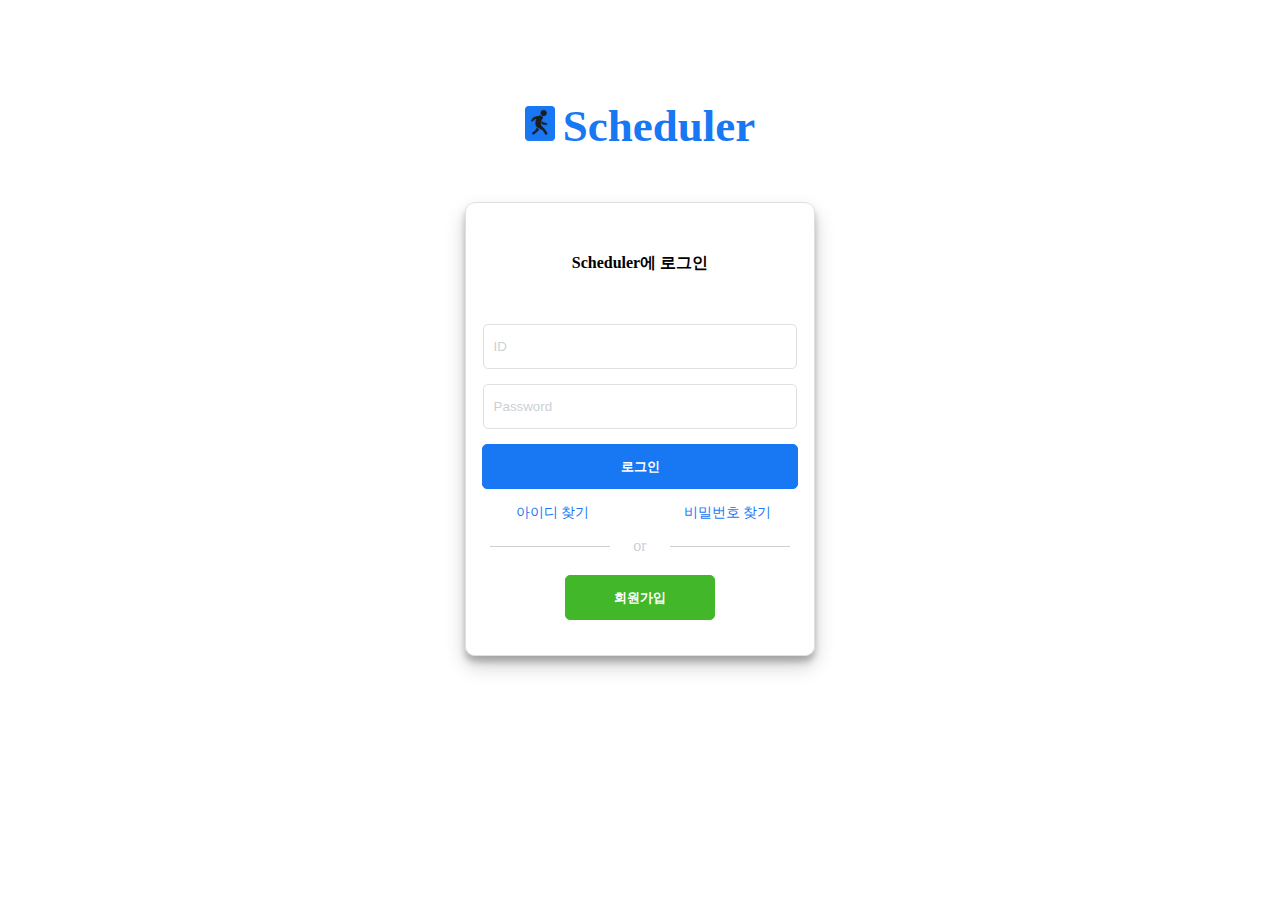
==== index.html @ a2eccea6 "프론트엔드 추가" ====
<!DOCTYPE html>
<html lang="kr">
<head>
    <meta charset="UTF-8">
    <meta name="viewport" content="width=device-width, initial-scale=1.0">
    <title>Scheduler</title>
    <link rel="stylesheet" href="./css/index.css">
    <link rel="icon" href="./images/logo.jpg">
</head>
<body>
    <main>
        <h1 class="logo">  
            <img src="./images/logo.jpg" alt="logo_icon" class="logo_img">
            <span>Scheduler</span>
        </h1>
        <form action="" class="login_form">
            <strong>Scheduler에 로그인</strong>
            <div class="login_input">
                <input type="text" name="" placeholder="ID" class="id_input" pattern="^[a-z0-9_]{0,20}$" required>
                <input type="password" name="" placeholder="Password" class="pw_input" required>
            </div>
            <button class="login_button" type="submit" onclick="return loginChk(event)">로그인</button>
            <div class="account_recovery">
                <a href="./html/find_user_id.html" class="find_id">아이디 찾기</a>
                <a href="./html/find_user_pw.html" class="find_pw">비밀번호 찾기</a>
            </div>
            <div class="divide_line">
                <span>or</span>
            </div>
            <button class="join_button" onclick="linkToJoin(event)">회원가입</button>
        </form>
    </main>
    <script src="./js/index.js"></script>
</body>
</html>
---- css/index.css ----
main {text-align: center;}
a {color: #1877F2; text-decoration: none;}
.logo {margin: auto; width: 350px; margin-top: 100px;}
.logo span {font-size: 45px; color: #1877F2; font-weight: bold;}
.logo_img {width: 30px; height: 35px;}

.login_form {width: 350px; margin: auto; border: 1px solid #DDDFE2; padding: 50px 15px 20px 15px; box-sizing: border-box; border-radius: 10px; margin-top: 50px; box-shadow: rgba(0, 0, 0, 0.19) 0px 10px 20px, rgba(0, 0, 0, 0.23) 0px 6px 6px;}
.login_form strong {display: block; margin-bottom: 50px;}

.login_input input {width: 99%;height: 45px; border-radius: 5px; border:1px solid #DDDFE2; padding-left: 10px; box-sizing: border-box;}
.login_input input::placeholder {color: #ccd0d5;}

.id_input {margin-bottom: 15px;}
.pw_input {margin-bottom: 15px;}

.login_button{width: 99.5%; height: 45px; border-radius: 5px; border: 1px solid #1877F2; color: #fff; background-color: #1877F2; font-weight: bold; margin-bottom: 15px; cursor: pointer;}

.account_recovery {display: flex; justify-content: space-between; font-size: 14px; width: 300px; margin-left: auto; margin-right: auto; margin-bottom: 15px;}

.join_button{width: 150px; height: 45px; border-radius: 5px; border: 1px solid #42B72A; color: #fff; background-color: #42B72A; font-weight: bold; margin-bottom: 15px; cursor: pointer;}

.divide_line {position: relative; margin-bottom: 20px; color: #ccd0d5; overflow: hidden; width: 300px; margin-left: auto; margin-right: auto;}
.divide_line span::after {position: absolute; left: 60%; background: #ccd0d5; content: ''; height: 1px; position: absolute; top: 50%; width: 9999px;}
.divide_line span::before {position: absolute; right: 60%; background: #ccd0d5; content: ''; height: 1px; position: absolute; top: 50%; width: 9999px;}

.find_id {display: inline-block; width: 125px;}
.find_pw {display: inline-block; width: 125px;}
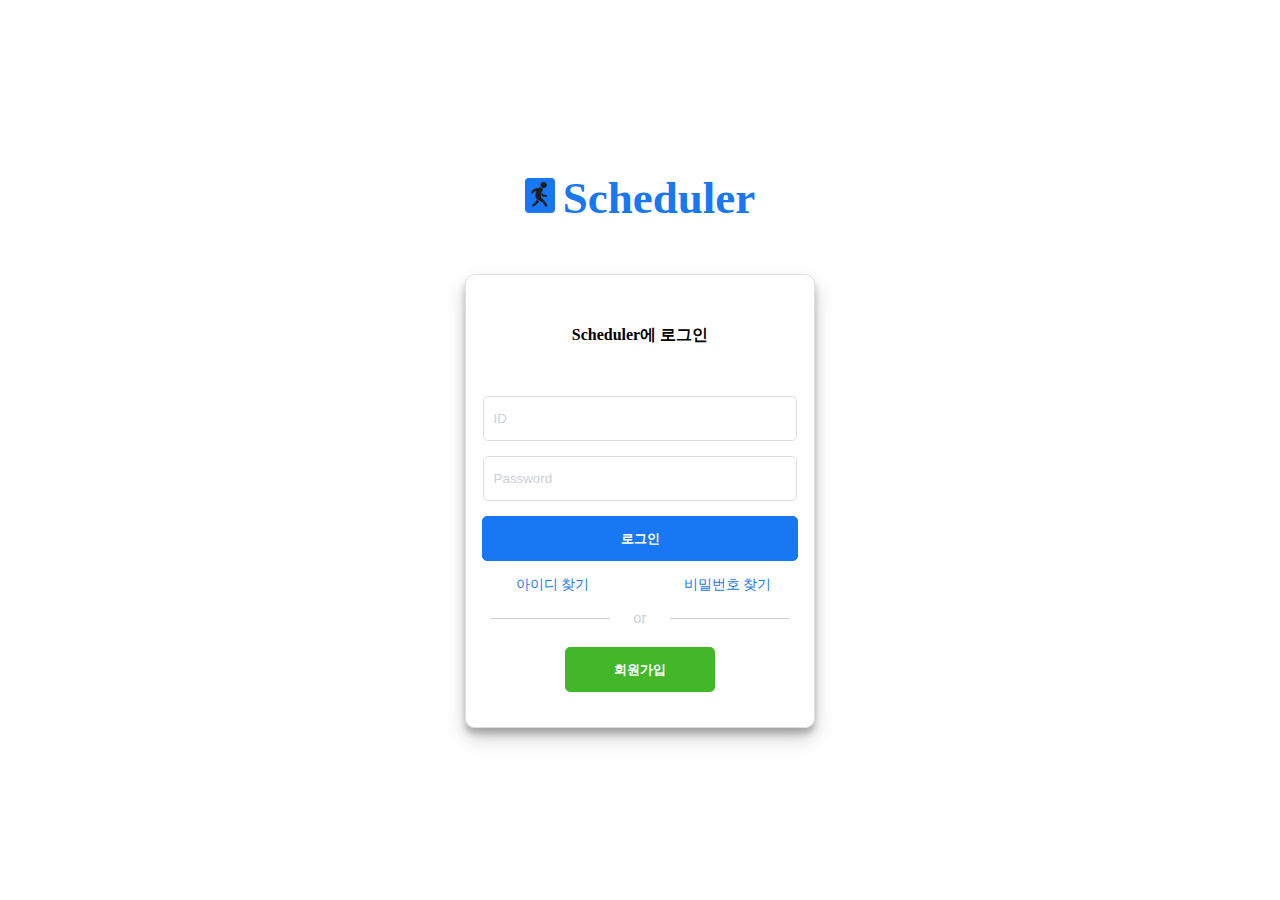
==== commit 4349d74f: "로그인로직구현" ====
--- a/index.html
+++ b/index.html
@@ -13,11 +13,11 @@
             <img src="./images/logo.jpg" alt="logo_icon" class="logo_img">
             <span>Scheduler</span>
         </h1>
-        <form action="" class="login_form">
+        <form action="./action/login_action.jsp" class="login_form">
             <strong>Scheduler에 로그인</strong>
             <div class="login_input">
-                <input type="text" name="" placeholder="ID" class="id_input" pattern="^[a-z0-9_]{0,20}$" required>
-                <input type="password" name="" placeholder="Password" class="pw_input" required>
+                <input type="text" name="account" placeholder="ID" class="id_input" pattern="^[a-z0-9_]{0,20}$" required>
+                <input type="password" name="password" placeholder="Password" class="pw_input" required>
             </div>
             <button class="login_button" type="submit" onclick="return loginChk(event)">로그인</button>
             <div class="account_recovery">
--- a/css/index.css
+++ b/css/index.css
@@ -1,6 +1,6 @@
-main {text-align: center;}
+main {text-align: center; position: absolute; left: 50%; top: 50%; transform: translate(-50%,-50%);}
 a {color: #1877F2; text-decoration: none;}
-.logo {margin: auto; width: 350px; margin-top: 100px;}
+.logo {margin: auto; width: 350px;}
 .logo span {font-size: 45px; color: #1877F2; font-weight: bold;}
 .logo_img {width: 30px; height: 35px;}
 
